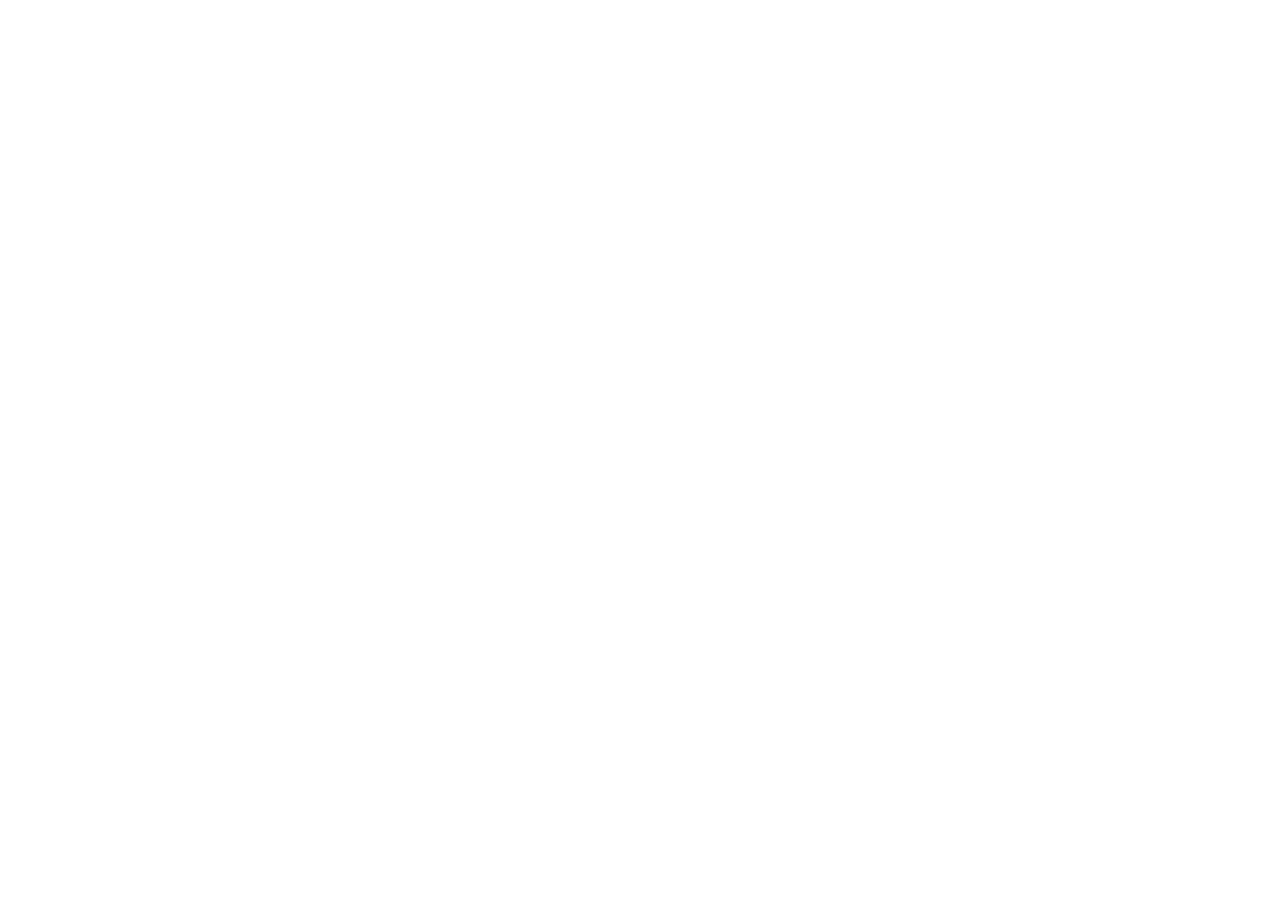
==== about.html @ 148228b0 "opretter css + js. tilføjer head til html'er" ====
<!DOCTYPE html>
<html lang="da">

<head>
    <meta charset="UTF-8">
    <meta name="viewport" content="width=device-width, initial-scale=1.0">
    <meta name="robots" content="noindex">

    <!-- favicon -->

    <title>Team</title>

    <link rel="stylesheet" href="css/generel.css">
    <link rel="stylesheet" href="css/index.css">

    <link rel="preconnect" href="https://fonts.googleapis.com">
    <link rel="preconnect" href="https://fonts.gstatic.com" crossorigin>
    <link
        href="https://fonts.googleapis.com/css2?family=Fugaz+One&family=Open+Sans:ital,wght@0,300;0,400;0,500;0,600;0,700;0,800;1,300;1,400;1,500;1,600;1,700;1,800&display=swap"
        rel="stylesheet">
</head>

<body>
    <header>

    </header>
    <main>

    </main>
    <footer>

    </footer>
    <script src="script.js"></script>
</body>

</html>
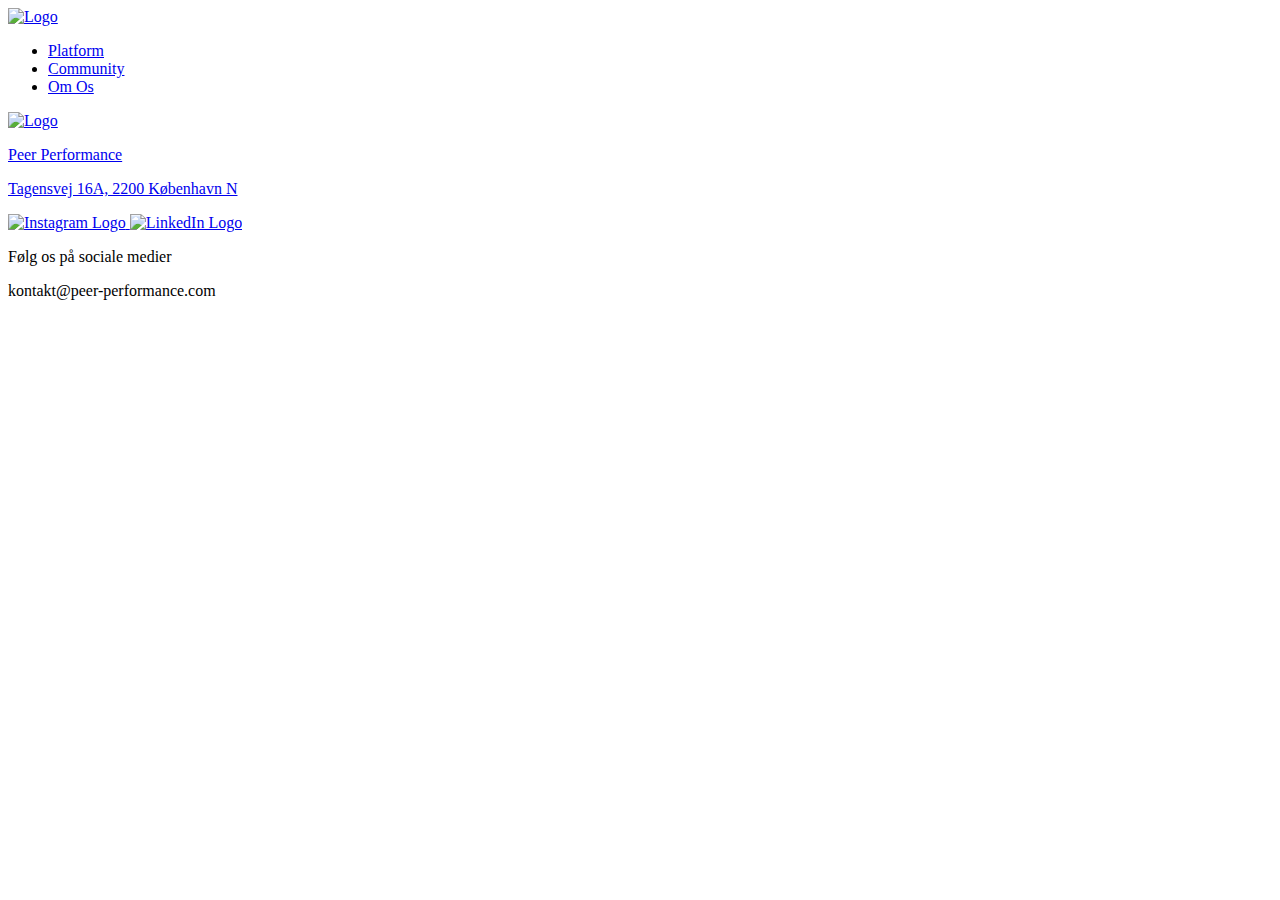
==== commit 85874346: "tilføjer styling + header/footer til alle filer" ====
--- a/about.html
+++ b/about.html
@@ -22,13 +22,46 @@
 
 <body>
     <header>
-
+        <div>
+            <a href="index.html"><img src="img/logo_blue.svg" alt="Logo" class="logo"></a>
+        </div>
+        <nav>
+            <ul class="menu">
+                <li><a href="platform.html">Platform</a></li>
+                <li><a href="community.html">Community</a></li>
+                <li><a href="about.html">Om Os</a></li>
+            </ul>
+            <div class="burger">
+                <div class="line"></div>
+                <div class="line"></div>
+                <div class="line"></div>
+            </div>
+        </nav>
     </header>
     <main>
 
     </main>
     <footer>
+        <div>
+            <a href="about.html">
+                <img src="img/logo_blue.svg" alt="Logo" class="logo_footer">
+                <p class="pf">Peer Performance</p>
+                <p class="pf">Tagensvej 16A, 2200 København N</p>
+            </a>
+        </div>
+        <div class="social_flex">
+            <div class="social_icon_flex">
+                <a href="https://www.instagram.com/peerperformance/">
+                    <img src="img/instagram.svg" alt="Instagram Logo" class="icon_social">
+                </a>
+                <a href="https://www.linkedin.com/company/peer-performance">
+                    <img src="img/linkedIn.svg" alt="LinkedIn Logo" class="icon_social">
+                </a>
+            </div>
+            <p class="pf">Følg os på sociale medier</p>
+            <p class="pf">kontakt@peer-performance.com</p>
 
+        </div>
     </footer>
     <script src="script.js"></script>
 </body>
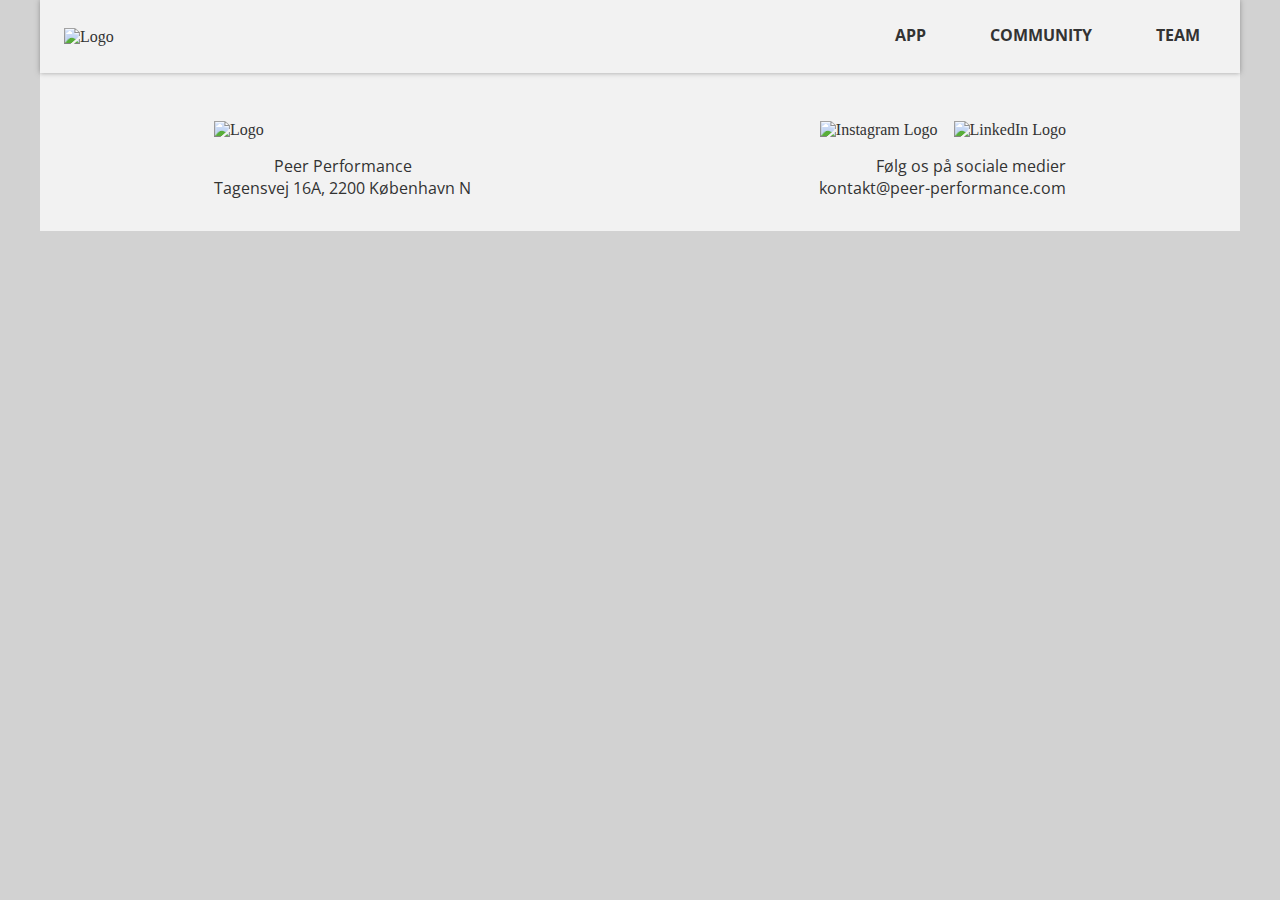
==== commit 1bac548a: "Retter i nav" ====
--- a/about.html
+++ b/about.html
@@ -10,8 +10,7 @@
 
     <title>Team</title>
 
-    <link rel="stylesheet" href="css/generel.css">
-    <link rel="stylesheet" href="css/index.css">
+    <link rel="stylesheet" href="style.css">
 
     <link rel="preconnect" href="https://fonts.googleapis.com">
     <link rel="preconnect" href="https://fonts.gstatic.com" crossorigin>
@@ -27,9 +26,9 @@
         </div>
         <nav>
             <ul class="menu">
-                <li><a href="platform.html">Platform</a></li>
+                <li><a href="app.html">App</a></li>
                 <li><a href="community.html">Community</a></li>
-                <li><a href="about.html">Om Os</a></li>
+                <li><a href="about.html">Team</a></li>
             </ul>
             <div class="burger">
                 <div class="line"></div>
--- a/style.css
+++ b/style.css
@@ -0,0 +1,673 @@
+/***********************************  VARIABLER  ***********************************/
+
+html {
+  --gul: #ffa600;
+  --midnat: #022e40;
+  --brand: #04668c;
+  --lysblaa: #dbeef5;
+  --lysgron: #daebd2;
+  --hvid: #f2f2f2;
+  --sort: #333333;
+
+  --font_1: "Open Sans", sans-serif;
+  --font_2: "Fugaz One", sans-serif;
+}
+/* var(--lysblaa); */
+
+/***********************************  RESET + BASE  ***********************************/
+* {
+  box-sizing: border-box;
+}
+
+body {
+  max-width: 1200px;
+  margin: 0 auto;
+  background-color: #d2d2d2;
+}
+
+main {
+  background-color: #f9f9f9;
+  overflow: hidden;
+}
+
+/***********************************  BILLEDER  ***********************************/
+
+img {
+  width: 100%;
+  height: auto;
+  display: block;
+  margin: 2rem auto;
+}
+
+.logo {
+  width: 200px;
+  padding: 1rem;
+  margin: 0;
+}
+
+.logo_footer {
+  width: 200px;
+  padding: 1rem 0;
+  margin: 0;
+}
+
+.checkmark {
+  width: 2rem;
+  margin: 0.25rem;
+}
+
+.icon_social {
+  margin: 0;
+}
+
+/***********************************  VIDEO  ***********************************/
+
+.ramme {
+  position: relative;
+}
+
+.overlay {
+  position: absolute;
+  top: 45%;
+  right: 10%;
+}
+
+.video {
+  aspect-ratio: 16/9;
+  width: 100%;
+  height: auto;
+  margin-bottom: 2rem;
+}
+
+/***********************************  TEKST  ***********************************/
+
+h1 {
+  font-family: "Fugaz One", sans-serif;
+  font-size: 3rem;
+  text-transform: uppercase;
+  text-align: center;
+  color: var(--sort);
+  margin: 0;
+}
+
+h2 {
+  font-family: "Fugaz One", sans-serif;
+  font-size: 1.5rem;
+  text-transform: uppercase;
+  color: var(--sort);
+  margin: 0;
+}
+
+h3 {
+  font-family: "Fugaz One", sans-serif;
+  font-size: 1rem;
+  text-transform: uppercase;
+  color: var(--sort);
+  margin: 0;
+}
+
+h4 {
+  font-family: "Open Sans", sans-serif;
+  font-size: 2rem;
+  font-style: italic;
+
+  color: var(--sort);
+  margin: 0;
+}
+
+p {
+  font-family: "Open Sans", sans-serif;
+  font-size: 0.9rem;
+  color: var(--sort);
+  margin: 0;
+  max-width: 65ch;
+}
+
+.pf {
+  font-size: 0.75rem;
+  text-align: center;
+  padding: 0;
+}
+
+.citat {
+  font-family: "Open Sans", sans-serif;
+  font-size: 1.5rem;
+  font-weight: 500;
+  font-style: italic;
+
+  color: var(--sort);
+  margin: 0;
+}
+
+.citat_af {
+  font-family: "Open Sans", sans-serif;
+  font-size: 1.25rem;
+  font-weight: 500;
+  font-style: italic;
+
+  color: var(--sort);
+  margin: 1rem 0 0;
+}
+
+.lys_txt {
+  color: var(--hvid);
+}
+
+/***********************************  HEADER  ***********************************/
+
+header {
+  z-index: 1000;
+  display: flex;
+  justify-content: space-between;
+  align-items: center;
+
+  background-color: var(--hvid);
+  padding: 0.5rem;
+  margin-bottom: 0;
+
+  box-shadow: 0 0 5px #52525280;
+}
+
+header a {
+  text-decoration: none;
+  color: var(--sort);
+}
+
+header nav ul {
+  list-style: none;
+}
+
+/***********************************  BURGERMENU  ***********************************/
+
+.burger {
+  width: 30px;
+  height: 20px;
+  cursor: pointer;
+  margin-right: 1rem;
+}
+
+.burger .line {
+  width: 100%;
+  height: 2px;
+  background-color: var(--brand);
+  margin-bottom: 5px;
+  transition: 0.2s linear;
+}
+.burger {
+  display: none;
+}
+
+@media screen and (max-width: 800px) {
+  .menu {
+    display: none;
+  }
+  .burger {
+    display: block;
+  }
+  .burger.active .line:nth-child(1) {
+    transform: rotate(45deg) translate(5px, 5px);
+    transition: 0.2s linear;
+  }
+
+  .burger.active .line:nth-child(2) {
+    opacity: 0;
+    transition: 0.15s linear;
+  }
+
+  .burger.active .line:nth-child(3) {
+    transform: rotate(-45deg) translate(5px, -5px);
+    transition: 0.2s linear;
+  }
+
+  nav.active .menu {
+    display: block;
+    background-color: var(--hvid);
+    position: absolute;
+    left: 0;
+    top: 65px;
+    width: 100%;
+    height: 100%;
+    /* box-shadow: 0 0 10px rgba(0, 0, 0, 0.1); */
+    z-index: 100;
+  }
+
+  nav.active .menu li {
+    margin: 2rem 0;
+  }
+}
+
+/***********************************  FOOTER  ***********************************/
+
+footer {
+  background-color: var(--hvid);
+  padding: 2rem;
+
+  display: flex;
+  flex-direction: column;
+  align-items: center;
+  gap: 4rem;
+}
+
+.pf {
+  font-size: 1rem;
+  padding: 0;
+}
+
+.social_flex,
+.footer_flex {
+  display: flex;
+  flex-direction: column;
+  align-items: center;
+}
+.social_icon_flex {
+  display: flex;
+  flex-direction: row;
+  align-items: center;
+  justify-items: center;
+  gap: 1rem;
+  margin: 1rem 0;
+}
+
+/***********************************  LINKS  ***********************************/
+
+a {
+  text-decoration: none;
+  color: var(--sort);
+}
+
+/***********************************  LISTER  ***********************************/
+
+ul {
+  font-family: "Open Sans", sans-serif;
+  font-size: 1rem;
+  font-weight: bold;
+
+  text-transform: uppercase;
+  color: var(--sort);
+  padding: 1rem 1rem 1rem 1rem;
+  margin: 0;
+}
+
+li {
+  padding: 0 1rem;
+}
+
+/***********************************  LISTEPUNKTER  ***********************************/
+
+/* Nedenstående er lånt herfra https://codepen.io/toianw/pen/YqEqrz */
+
+li {
+  list-style-type: none;
+}
+
+li > a {
+  display: inline-block;
+  position: relative;
+}
+
+li > a::after {
+  content: "";
+  display: block;
+  margin: auto;
+  height: 3px;
+  width: 0;
+  top: 5px;
+  background: transparent;
+  transition: all 0.3s;
+}
+
+li > a:hover::after,
+li > a.active-nav::after {
+  width: 100%;
+  background: var(--gul);
+}
+
+/***********************************  KNAPPER  ***********************************/
+
+.knap_1 {
+  background-color: var(--gul);
+  border-style: solid;
+  border-color: var(--gul);
+  border-radius: 5px;
+  padding: 0.5rem;
+  margin-top: 1rem;
+
+  font-family: "Open Sans", sans-serif;
+  font-size: 0.7rem;
+  font-weight: 600;
+  color: var(--hvid);
+  text-transform: uppercase;
+  width: fit-content;
+}
+
+.knap_1:visited {
+  color: var(--hvid);
+}
+
+.knap_1:hover {
+  border-style: solid;
+  border-color: var(--gul);
+  background-color: transparent;
+  color: var(--gul);
+}
+
+.knap_2 {
+  border-style: solid;
+  border-color: var(--gul);
+  border-radius: 5px;
+  padding: 0.5rem;
+  margin-top: 1rem;
+
+  font-family: "Open Sans", sans-serif;
+  font-size: 0.7rem;
+  font-weight: 700;
+  color: var(--gul);
+  text-transform: uppercase;
+  width: fit-content;
+}
+
+.knap_2:visited {
+  color: var(--gul);
+}
+.knap_2:hover {
+  background-color: var(--gul);
+  color: var(--hvid);
+}
+
+button {
+  background-color: var(--gul);
+  border-style: solid;
+  border-color: var(--gul);
+  border-radius: 5px;
+  padding: 0.5rem;
+  margin-top: 1rem;
+
+  font-family: "Open Sans", sans-serif;
+  font-size: 0.7rem;
+  font-weight: 600;
+  color: var(--hvid);
+  text-transform: uppercase;
+  width: fit-content;
+}
+
+button:visited {
+  color: var(--hvid);
+}
+
+button:hover {
+  border-style: solid;
+  border-color: var(--gul);
+  background-color: transparent;
+  color: var(--gul);
+}
+
+.button_luft {
+  padding: 2rem 0rem;
+}
+
+/***********************************  FORM  ***********************************/
+
+form {
+  padding: 2.5rem 0 1.5rem;
+  border-radius: 8px;
+  display: grid;
+  gap: 0.75rem;
+
+  font-family: "Open Sans", sans-serif;
+  font-size: 0.85rem;
+  color: var(--hvid);
+
+  margin: 2rem 0 0;
+}
+
+label,
+input,
+select {
+  display: block;
+  max-width: 90%;
+  height: 2rem;
+  border-radius: 5px;
+  border: none;
+}
+
+textarea {
+  display: block;
+  max-width: 100%;
+  height: 4rem;
+  border-radius: 5px;
+  border: none;
+}
+
+.form-felt {
+  display: grid;
+}
+
+/***********************************  FLEX + GRID  ***********************************/
+
+.flex_row {
+  display: flex;
+  flex-direction: row;
+}
+.flex_col {
+  display: flex;
+  flex-direction: column;
+  gap: 0.5rem;
+  margin: 2rem auto;
+}
+.flex_checkmark {
+  align-items: center;
+}
+
+.grid_1-1-1 {
+  display: grid;
+  grid-template-columns: 1fr 1fr 1fr;
+  gap: 1rem;
+}
+/***********************************  SPECIALS  ***********************************/
+
+.right_txt {
+  text-align: right;
+}
+
+.center {
+  margin: 0 auto;
+  text-align: center;
+}
+
+.luft {
+  padding: 1rem 1.5rem;
+}
+
+/***********************************  HEXAGONER  ***********************************/
+
+.hex {
+  clip-path: polygon(50% 0, 95% 25%, 95% 75%, 50% 100%, 5% 75%, 5% 25%);
+}
+.hex_1 {
+  background-color: var(--lysgron);
+  clip-path: polygon(50% 0, 95% 25%, 95% 75%, 50% 100%, 5% 75%, 5% 25%);
+  aspect-ratio: 1/1;
+  width: 20%;
+  padding: 3rem;
+}
+.hex_2 {
+  background-color: var(--lysblaa);
+  clip-path: polygon(50% 0, 95% 25%, 95% 75%, 50% 100%, 5% 75%, 5% 25%);
+  aspect-ratio: 1/1;
+  width: 20%;
+  padding: 3rem;
+}
+.hex_3 {
+  clip-path: polygon(50% 0, 95% 25%, 95% 75%, 50% 100%, 5% 75%, 5% 25%);
+  background-color: var(--lysgron);
+  width: 100%;
+  padding: 5%;
+}
+.hex_4 {
+  clip-path: polygon(50% 0, 95% 25%, 95% 75%, 50% 100%, 5% 75%, 5% 25%);
+  background-color: var(--lysblaa);
+  width: 100%;
+  padding: 5%;
+}
+
+.hex_baggrund {
+  position: relative;
+}
+
+.hex_1_place {
+  position: absolute;
+  top: 1%;
+  left: 68%;
+  width: 47%;
+}
+.hex_2_place {
+  position: absolute;
+  top: 39%;
+  left: -21%;
+  width: 78%;
+}
+
+.frem {
+  z-index: 1;
+  position: relative;
+}
+
+/********************************** BLÅ BAGGRUND **********************************/
+.top {
+  margin-bottom: -0.1rem;
+  display: block;
+  width: 105%;
+}
+
+.bund {
+  margin-top: -0.1rem;
+  display: block;
+  width: 105%;
+}
+.blaa {
+  background-color: var(--midnat);
+  padding: 2rem 1.5rem;
+}
+
+/***********************************  DESKTOP  ***********************************/
+
+@media (min-width: 800px) {
+  /* HEADER */
+  header {
+    position: sticky;
+    top: 0;
+    display: flex;
+    justify-content: space-between;
+    align-items: center;
+  }
+
+  header nav ul {
+    display: flex;
+    justify-content: space-between;
+    list-style: none;
+
+    gap: 2rem;
+    overflow-x: auto;
+  }
+
+  footer {
+    display: flex;
+    flex-direction: row;
+    justify-content: space-around;
+  }
+
+  .footer_flex {
+    align-items: start;
+  }
+
+  .social_flex {
+    align-items: end;
+  }
+
+  /************** WHITESPACE **************/
+  .rum {
+    margin: 2rem 10%;
+  }
+
+  .luft {
+    padding: 0;
+  }
+
+  .ramme {
+    padding: 2rem 2rem;
+  }
+
+  /************** TEKSTER **************/
+  h1 {
+    font-size: 3rem;
+  }
+  h2 {
+    font-size: 2rem;
+  }
+  h3 {
+    font-size: 1rem;
+  }
+  h4 {
+    font-size: 3.5rem;
+  }
+
+  p {
+    font-size: 1rem;
+  }
+
+  /************** GRID **************/
+
+  .order {
+    order: -1;
+  }
+
+  .grid_1-1 {
+    display: grid;
+    grid-template-columns: 1fr 1fr;
+    gap: 4rem;
+    align-items: center;
+
+    margin: 2rem 10%;
+  }
+
+  .grid_2-1 {
+    display: grid;
+    grid-template-columns: 2fr 1fr;
+    gap: 2rem;
+
+    margin: 2rem 10%;
+  }
+
+  .grid_1-1-1 {
+    display: grid;
+    grid-template-columns: 1fr 1fr 1fr;
+    gap: 2rem;
+    margin: 2rem 10%;
+  }
+
+  /************** VIDEO **************/
+  .overlay {
+    position: absolute;
+    top: 65%;
+    right: 10%;
+  }
+  .video {
+    border-radius: 5px;
+    margin: 0;
+  }
+
+  /************** HEXAGONER **************/
+
+  .hex_1_place {
+    position: absolute;
+    top: 27%;
+    left: 68%;
+    width: 35%;
+  }
+  .hex_2_place {
+    position: absolute;
+    top: 24%;
+    left: -9%;
+    width: 50%;
+  }
+}
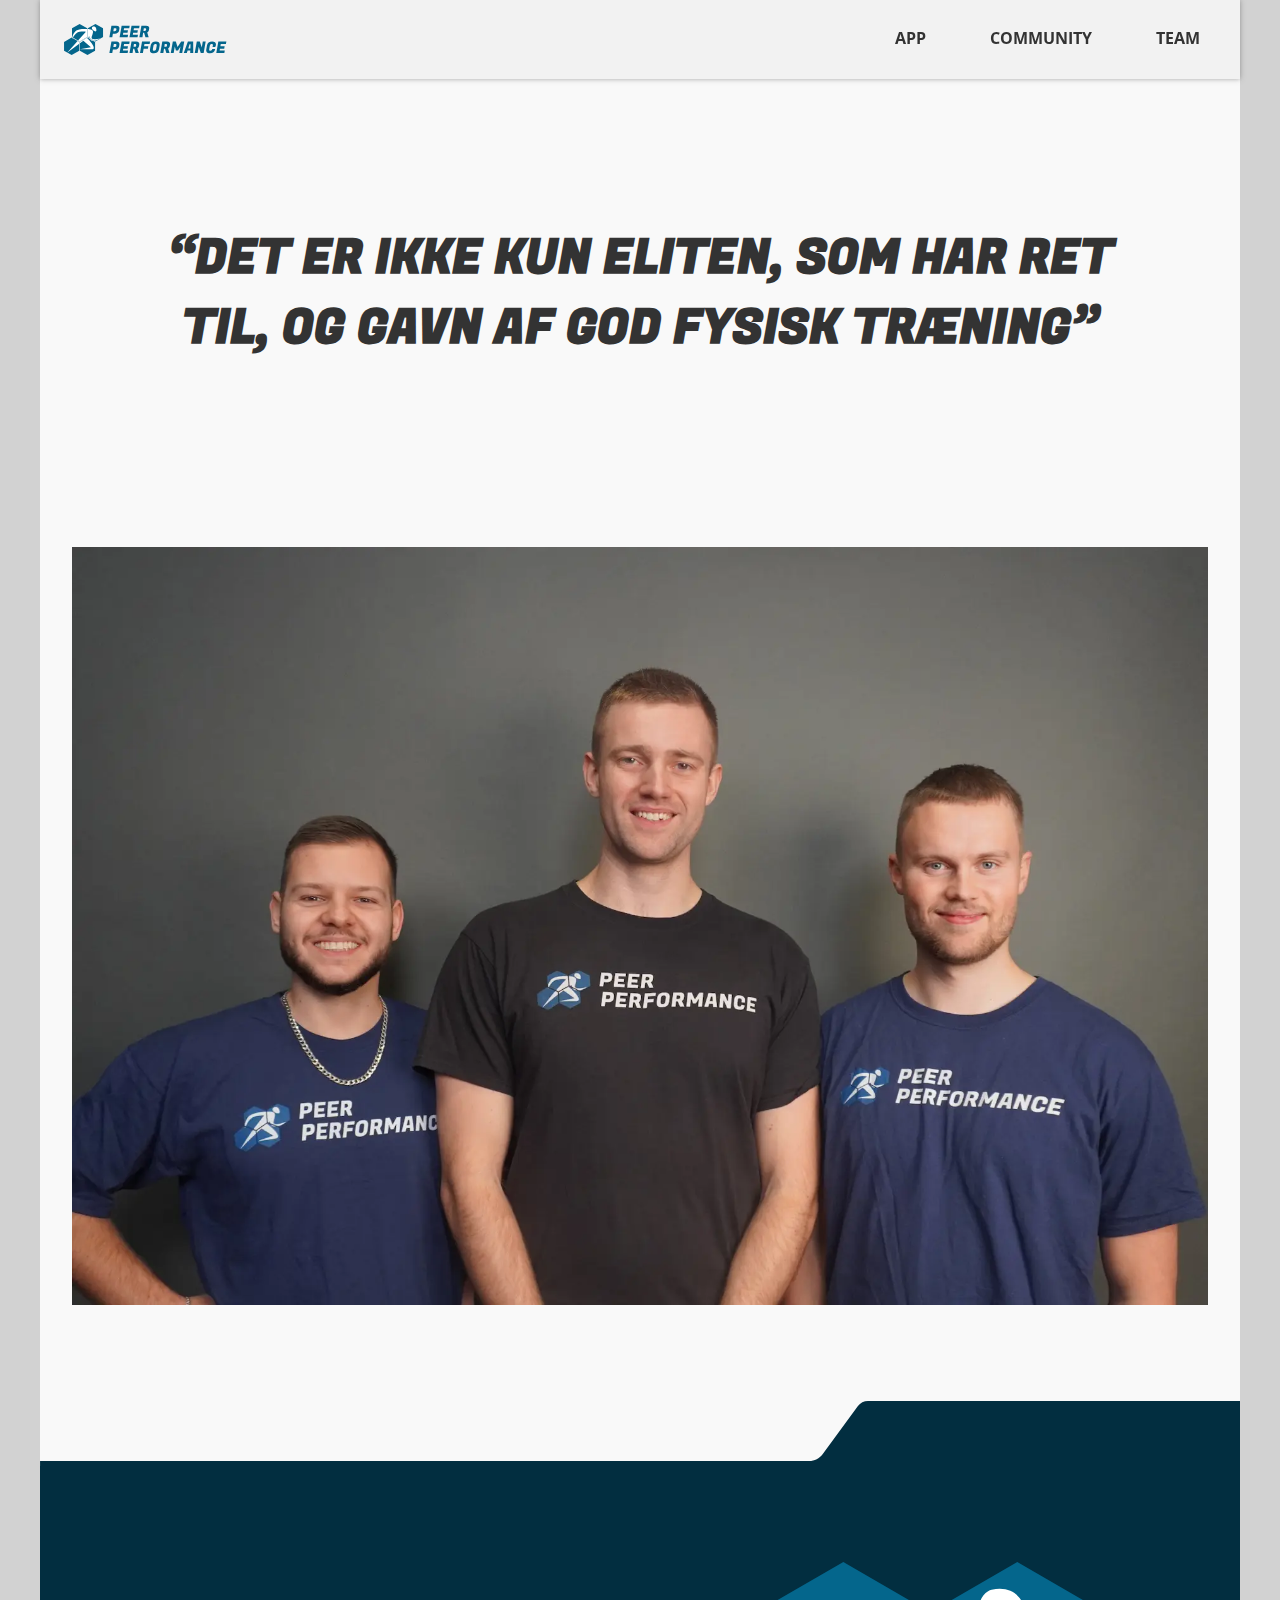
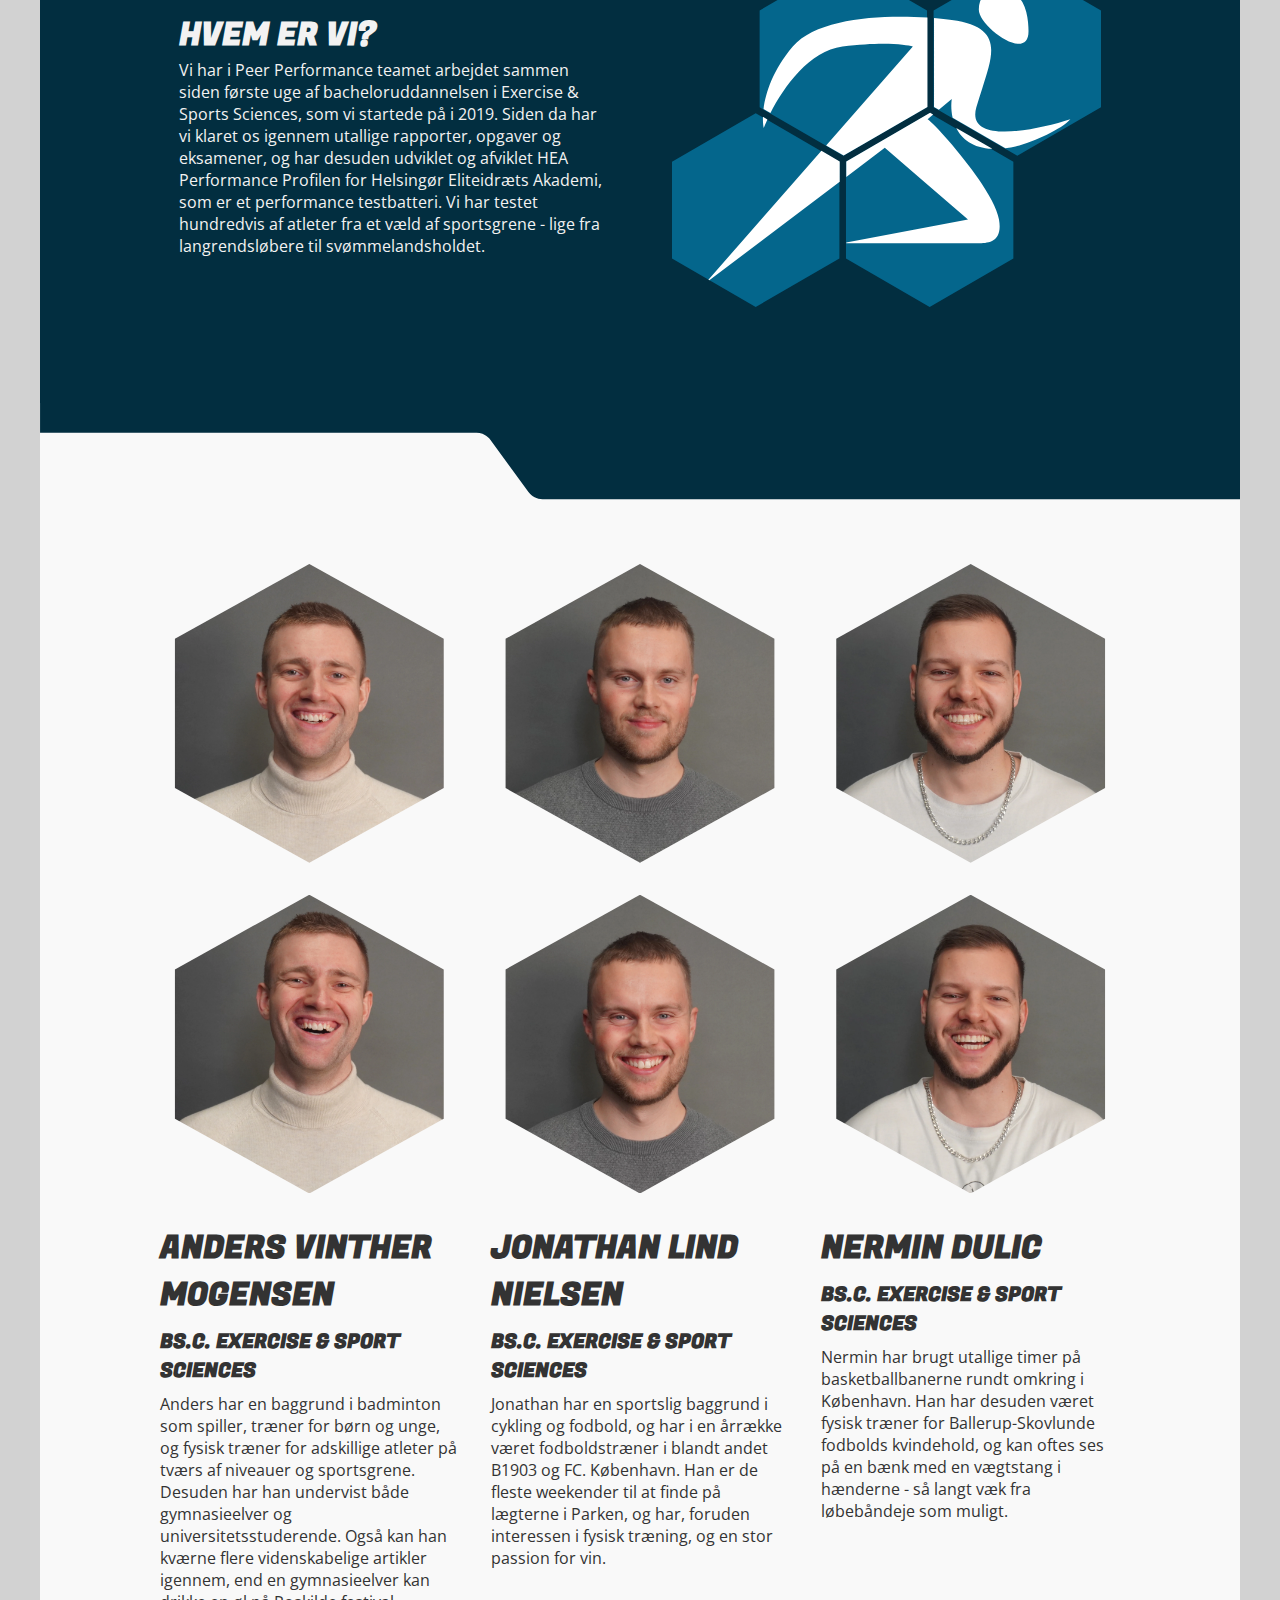
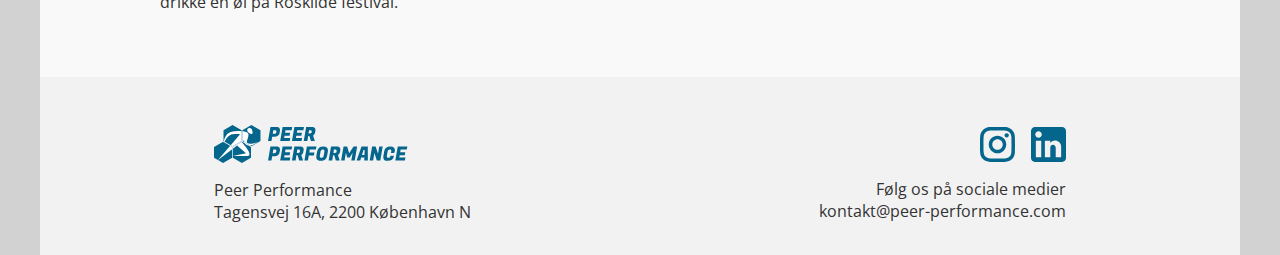
==== commit 08a8def1: "Overfører about og uploader billeder" ====
--- a/about.html
+++ b/about.html
@@ -22,7 +22,7 @@
 <body>
     <header>
         <div>
-            <a href="index.html"><img src="img/logo_blue.svg" alt="Logo" class="logo"></a>
+            <a href="index.html"><img src="img/svg/logo_blue.svg" alt="Logo" class="logo"></a>
         </div>
         <nav>
             <ul class="menu">
@@ -38,12 +38,103 @@
         </nav>
     </header>
     <main>
+        <div class="hex_baggrund">
+            <div class="flex_col frem">
+                <div class="ramme">
+                    <img src="img/webp/gruppe.webp" alt="gruppebillede" class="image">
+                </div>
+                <div class="center luft rum order">
+                    <h1 class="">“Det er ikke kun eliten, som har ret til, og gavn af god fysisk træning”</h1>
+                </div>
+            </div>
+
+            <div class="hex_5 hex_5_place"></div>
+            <div class="hex_6 hex_6_place"></div>
+        </div>
+
+        <div><img src="img/svg/topbaggrund.svg" alt="top_baggrund" class="top"></div>
+        <div class="blaa">
+            <div class="grid_1-1">
+                <div>
+                    <h2 class="lys_txt">Hvem er vi?</h2>
+                    <p class="lys_txt">Vi har i Peer Performance teamet arbejdet sammen siden første uge af
+                        bacheloruddannelsen i Exercise & Sports
+                        Sciences, som vi startede på i 2019. Siden da har vi klaret os igennem utallige rapporter,
+                        opgaver
+                        og eksamener, og har
+                        desuden udviklet og afviklet HEA Performance Profilen for Helsingør Eliteidræts Akademi, som er
+                        et
+                        performance
+                        testbatteri. Vi har testet hundredvis af atleter fra et væld af sportsgrene - lige fra
+                        langrendsløbere til
+                        svømmelandsholdet.</p>
+                </div>
+                <div class="logo_icon">
+                    <img src="img/svg/logo_icon.svg" alt="logo">
+                </div>
+            </div>
+
+
+        </div>
+        <div><img src="img/svg/bund_baggrund.svg" alt="bund_baggrund" class="bund"></div>
+
+        <div class="grid_1-1-1 luft">
+            <div class="person">
+                <div class="image-container">
+                    <img src="img/webp/Anders1.webp" alt="[alt]" class="hex main-img">
+                    <img src="img/webp/Anders2.webp" alt="[alt]" class="hex hover-img">
+                </div>
+                <div class="flex_col">
+                    <h2>ANDERS VINTHER MOGENSEN</h2>
+                    <h3>BS.c. Exercise & Sport Sciences</h3>
+                    <p>Anders har en baggrund i badminton som spiller, træner for børn og unge,
+                        og fysisk træner for adskillige atleter på tværs af niveauer og sportsgrene.
+                        Desuden har han undervist både gymnasieelver og universitetsstuderende.
+                        Også kan han kværne flere videnskabelige artikler igennem, end en gymnasieelver
+                        kan drikke en øl på Roskilde festival. </p>
+                </div>
+            </div>
+
+            <div class="person">
+                <div class="image-container">
+                    <img src="img/webp/Jonthan1.webp" alt="[alt]" class="hex main-img">
+                    <img src="img/webp/Jonthan2.webp" alt="[alt]" class="hex hover-img">
+                </div>
+                <div class="flex_col">
+                    <h2>JONATHAN LIND NIELSEN</h2>
+                    <h3>BS.c. Exercise & Sport Sciences</h3>
+                    <p>Jonathan har en sportslig baggrund i cykling og fodbold,
+                        og har i en årrække været fodboldstræner i blandt andet
+                        B1903 og FC. København. Han er de fleste weekender til
+                        at finde på lægterne i Parken, og har, foruden interessen
+                        i fysisk træning, og en stor passion for vin.
+                    </p>
+                </div>
+            </div>
+
+            <div class="person">
+                <div class="image-container">
+                    <img src="img/webp/Nermin1.webp" alt="[alt]" class="hex main-img">
+                    <img src="img/webp/Nermin2.webp" alt="[alt]" class="hex hover-img">
+                </div>
+                <div class="flex_col">
+                    <h2>NERMIN DULIC</h2>
+                    <h3 class="Nermin_h3">BS.c. Exercise & Sport Sciences</h3>
+                    <p>Nermin har brugt utallige timer på basketballbanerne rundt omkring
+                        i København. Han har desuden været fysisk træner for Ballerup-Skovlunde
+                        fodbolds kvindehold, og kan oftes ses på en bænk med en vægtstang i hænderne -
+                        så langt væk fra løbebåndeje som muligt.
+                    </p>
+                </div>
+            </div>
+
+        </div>
 
     </main>
     <footer>
         <div>
-            <a href="about.html">
-                <img src="img/logo_blue.svg" alt="Logo" class="logo_footer">
+            <a href="about.html" class="footer_flex">
+                <img src="img/svg/logo_blue.svg" alt="Logo" class="logo_footer">
                 <p class="pf">Peer Performance</p>
                 <p class="pf">Tagensvej 16A, 2200 København N</p>
             </a>
@@ -51,10 +142,10 @@
         <div class="social_flex">
             <div class="social_icon_flex">
                 <a href="https://www.instagram.com/peerperformance/">
-                    <img src="img/instagram.svg" alt="Instagram Logo" class="icon_social">
+                    <img src="img/svg/instagram.svg" alt="Instagram Logo" class="icon_social">
                 </a>
                 <a href="https://www.linkedin.com/company/peer-performance">
-                    <img src="img/linkedIn.svg" alt="LinkedIn Logo" class="icon_social">
+                    <img src="img/svg/linkedin.svg" alt="LinkedIn Logo" class="icon_social">
                 </a>
             </div>
             <p class="pf">Følg os på sociale medier</p>
--- a/style.css
+++ b/style.css
@@ -5,6 +5,7 @@
   --midnat: #022e40;
   --brand: #04668c;
   --lysblaa: #dbeef5;
+  --gron: #6aa64e;
   --lysgron: #daebd2;
   --hvid: #f2f2f2;
   --sort: #333333;
@@ -60,6 +61,10 @@
   margin: 0;
 }
 
+.icon {
+  padding: 15%;
+}
+
 /***********************************  VIDEO  ***********************************/
 
 .ramme {
@@ -87,7 +92,7 @@
   text-transform: uppercase;
   text-align: center;
   color: var(--sort);
-  margin: 0;
+  margin: 5rem 0;
 }
 
 h2 {
@@ -100,7 +105,7 @@
 
 h3 {
   font-family: "Fugaz One", sans-serif;
-  font-size: 1rem;
+  font-size: 1.15rem;
   text-transform: uppercase;
   color: var(--sort);
   margin: 0;
@@ -325,9 +330,9 @@
 /***********************************  KNAPPER  ***********************************/
 
 .knap_1 {
-  background-color: var(--gul);
+  background-color: var(--gron);
   border-style: solid;
-  border-color: var(--gul);
+  border-color: var(--gron);
   border-radius: 5px;
   padding: 0.5rem;
   margin-top: 1rem;
@@ -346,9 +351,9 @@
 
 .knap_1:hover {
   border-style: solid;
-  border-color: var(--gul);
+  border-color: var(--gron);
   background-color: transparent;
-  color: var(--gul);
+  color: var(--gron);
 }
 
 .knap_2 {
@@ -374,13 +379,25 @@
   color: var(--hvid);
 }
 
+.green {
+  border-color: var(--gron);
+  color: var(--gron);
+}
+
+.green:visited {
+  color: var(--gron);
+}
+.green:hover {
+  background-color: var(--gron);
+  color: var(--hvid);
+}
+
 button {
   background-color: var(--gul);
   border-style: solid;
   border-color: var(--gul);
   border-radius: 5px;
   padding: 0.5rem;
-  margin-top: 1rem;
 
   font-family: "Open Sans", sans-serif;
   font-size: 0.7rem;
@@ -402,15 +419,15 @@
 }
 
 .button_luft {
-  padding: 2rem 0rem;
+  padding: 1rem 0rem;
 }
 
 /***********************************  FORM  ***********************************/
 
 form {
-  padding: 2.5rem 0 1.5rem;
   border-radius: 8px;
-  display: grid;
+  display: flex;
+  flex-direction: column;
   gap: 0.75rem;
 
   font-family: "Open Sans", sans-serif;
@@ -430,6 +447,10 @@
   border: none;
 }
 
+label {
+  height: fit-content;
+}
+
 textarea {
   display: block;
   max-width: 100%;
@@ -440,6 +461,7 @@
 
 .form-felt {
   display: grid;
+  gap: 0.5rem;
 }
 
 /***********************************  FLEX + GRID  ***********************************/
@@ -458,7 +480,7 @@
   align-items: center;
 }
 
-.grid_1-1-1 {
+.grid_1-1-1_mobil {
   display: grid;
   grid-template-columns: 1fr 1fr 1fr;
   gap: 1rem;
@@ -470,7 +492,6 @@
 }
 
 .center {
-  margin: 0 auto;
   text-align: center;
 }
 
@@ -498,14 +519,22 @@
   padding: 3rem;
 }
 .hex_3 {
+  background-color: var(--lysgron);
+  clip-path: polygon(50% 0, 95% 25%, 95% 75%, 50% 100%, 5% 75%, 5% 25%);
+  aspect-ratio: 1/1;
+  width: 20%;
+  padding: 3rem;
+}
+.hex_4 {
+  background-color: var(--lysblaa);
+  clip-path: polygon(50% 0, 95% 25%, 95% 75%, 50% 100%, 5% 75%, 5% 25%);
+  aspect-ratio: 1/1;
+  width: 20%;
+  padding: 3rem;
+}
+.hex_bag {
   clip-path: polygon(50% 0, 95% 25%, 95% 75%, 50% 100%, 5% 75%, 5% 25%);
   background-color: var(--lysgron);
-  width: 100%;
-  padding: 5%;
-}
-.hex_4 {
-  clip-path: polygon(50% 0, 95% 25%, 95% 75%, 50% 100%, 5% 75%, 5% 25%);
-  background-color: var(--lysblaa);
   width: 100%;
   padding: 5%;
 }
@@ -525,6 +554,19 @@
   top: 39%;
   left: -21%;
   width: 78%;
+}
+
+.hex_3_place {
+  position: absolute;
+  top: 9%;
+  width: 61%;
+  left: 1%;
+}
+.hex_4_place {
+  position: absolute;
+  top: 82%;
+  left: -18%;
+  width: 65%;
 }
 
 .frem {
@@ -597,6 +639,10 @@
     padding: 2rem 2rem;
   }
 
+  .afstand {
+    margin: 2rem 10%;
+  }
+
   /************** TEKSTER **************/
   h1 {
     font-size: 3rem;
@@ -605,7 +651,7 @@
     font-size: 2rem;
   }
   h3 {
-    font-size: 1rem;
+    font-size: 1.25rem;
   }
   h4 {
     font-size: 3.5rem;
@@ -629,6 +675,13 @@
 
     margin: 2rem 10%;
   }
+  .grid_1-1_top {
+    display: grid;
+    grid-template-columns: 1fr 1fr;
+    gap: 4rem;
+
+    margin: 2rem 10%;
+  }
 
   .grid_2-1 {
     display: grid;
@@ -670,4 +723,17 @@
     left: -9%;
     width: 50%;
   }
-}
+
+  .hex_3_place {
+    position: absolute;
+    top: 4%;
+    width: 34%;
+    left: 46%;
+  }
+  .hex_4_place {
+    position: absolute;
+    top: 46%;
+    left: -18%;
+    width: 28%;
+  }
+}
